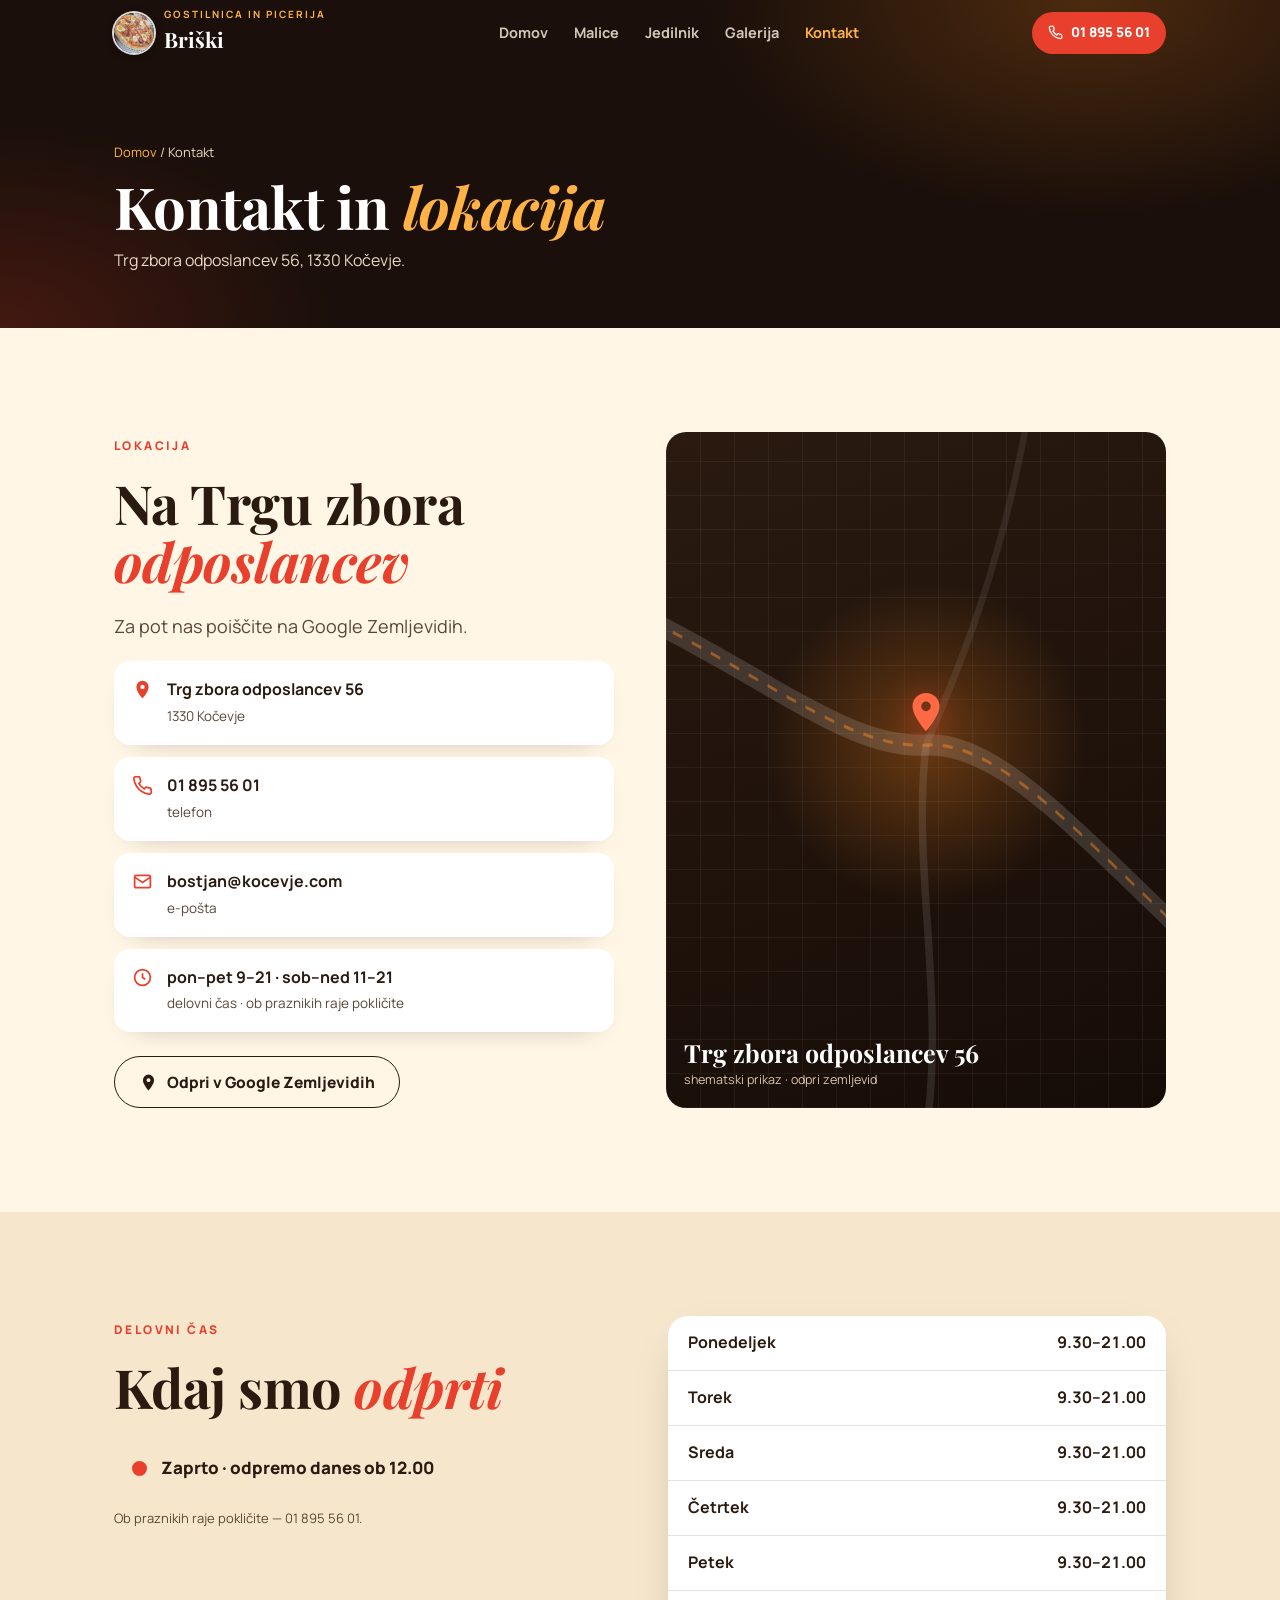
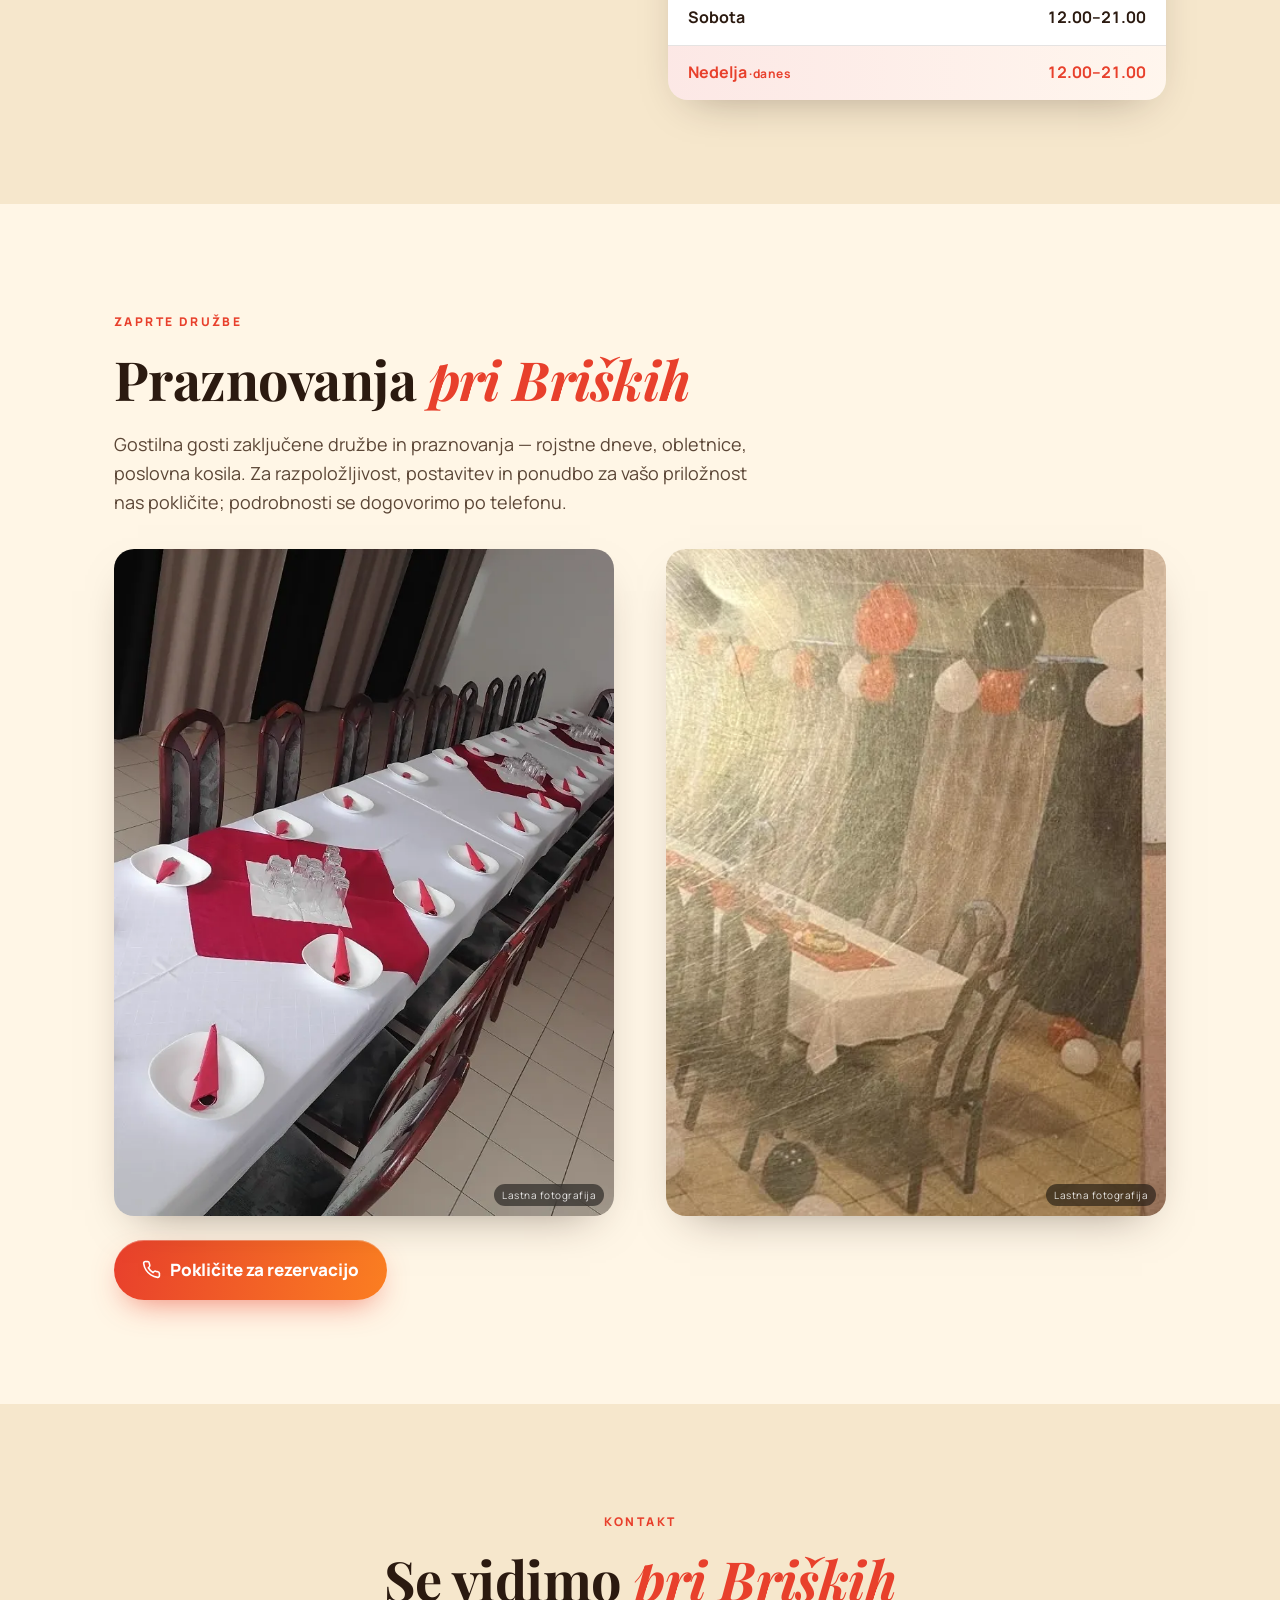
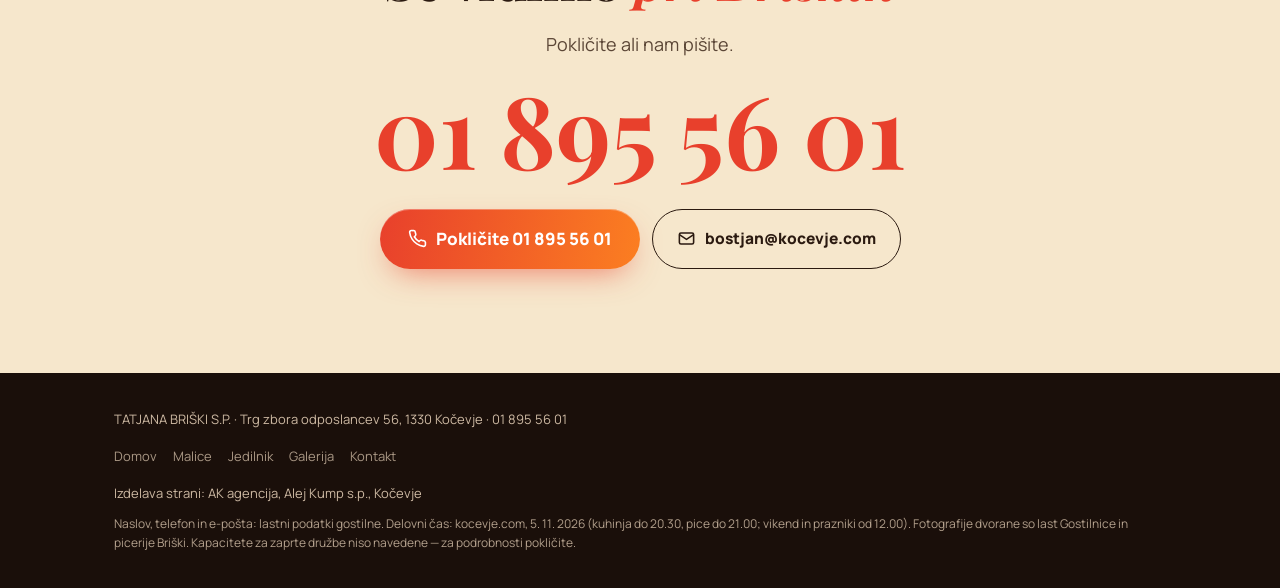
==== kontakt.html @ dc3511f7 "Gostilnica in picerija BriĹˇki - spletna stran (kocevje.com)" ====
<!doctype html>
<html lang="sl" class="no-js">
<head>
<meta charset="utf-8">
<meta name="viewport" content="width=device-width, initial-scale=1, viewport-fit=cover">
<title>Kontakt · Gostilnica in picerija Briški · Kočevje</title>
<meta name="description" content="Gostilnica in picerija Briški, Trg zbora odposlancev 56, 1330 Kočevje. Telefon 01 895 56 01, delovni čas in rezervacije za zaprte družbe.">
<meta name="theme-color" content="#1a0f0a">
<link rel="preconnect" href="https://fonts.googleapis.com">
<link rel="preconnect" href="https://fonts.gstatic.com" crossorigin>
<link href="https://fonts.googleapis.com/css2?family=Playfair+Display:ital,wght@0,500;0,600;0,700;1,500&family=Manrope:wght@400;500;600;700;800&display=swap" rel="stylesheet">
<link rel="stylesheet" href="assets/site.css">
</head>
<body class="no-js">

<a class="skip" href="#main">Preskoči na vsebino</a>

<svg width="0" height="0" style="position:absolute" aria-hidden="true">
  <defs>
    <symbol id="tel" viewBox="0 0 24 24"><path fill="none" stroke="currentColor" stroke-width="2" d="M22 16.9v3a2 2 0 0 1-2.2 2 19.8 19.8 0 0 1-8.6-3.1 19.5 19.5 0 0 1-6-6A19.8 19.8 0 0 1 2.1 4.2 2 2 0 0 1 4.1 2h3a2 2 0 0 1 2 1.7c.1.9.4 1.8.7 2.7a2 2 0 0 1-.5 2.1L8 9.8a16 16 0 0 0 6 6l1.3-1.3a2 2 0 0 1 2.1-.4c.9.3 1.8.6 2.7.7a2 2 0 0 1 1.7 2z"/></symbol>
    <symbol id="pinico" viewBox="0 0 24 24"><path fill="currentColor" d="M12 2a7 7 0 0 0-7 7c0 5.3 7 13 7 13s7-7.7 7-13a7 7 0 0 0-7-7zm0 9.5A2.5 2.5 0 1 1 12 6.5a2.5 2.5 0 0 1 0 5z"/></symbol>
    <symbol id="mail" viewBox="0 0 24 24"><g fill="none" stroke="currentColor" stroke-width="2"><rect x="3" y="5" width="18" height="14" rx="2"/><path d="M3 7l9 6 9-6"/></g></symbol>
    <symbol id="clock" viewBox="0 0 24 24"><g fill="none" stroke="currentColor" stroke-width="2"><circle cx="12" cy="12" r="9"/><path d="M12 7v5l3 2"/></g></symbol>
    <symbol id="menu-ico" viewBox="0 0 24 24"><path fill="none" stroke="currentColor" stroke-width="2" stroke-linecap="round" d="M4 7h16M4 12h16M4 17h10"/></symbol>
    <symbol id="close-ico" viewBox="0 0 24 24"><path fill="none" stroke="currentColor" stroke-width="2" stroke-linecap="round" d="M5 5l14 14M19 5L5 19"/></symbol>
    <symbol id="pizza" viewBox="0 0 200 200">
      <circle cx="100" cy="100" r="96" fill="#e9a65a"/><circle cx="100" cy="100" r="96" fill="none" stroke="#b86b2a" stroke-width="3" stroke-dasharray="3 11"/>
      <circle cx="100" cy="100" r="80" fill="#d9381e"/>
      <g fill="#fff3d6"><path d="M70 58c10-6 22-2 24 8s-8 16-18 14-14-16-6-22z"/><path d="M124 52c9-3 19 3 18 12s-11 13-19 9-9-18 1-21z"/><path d="M58 104c8-7 21-4 22 6s-9 15-18 13-11-13-4-19z"/><path d="M110 96c10-5 22 1 21 11s-12 15-21 11-10-17 0-22z"/><path d="M86 138c9-5 21 0 20 10s-12 13-20 9-9-15 0-19z"/><path d="M138 124c8-4 18 2 16 10s-11 11-17 7-7-14 1-17z"/></g>
      <g fill="#2f8f4e"><path d="M98 78c6-10 18-12 20-10-2 8-12 16-20 10z"/><path d="M98 78c-2-10 6-18 10-18 1 8-4 16-10 18z" fill="#53b872"/><path d="M72 128c4-10 16-14 19-12-1 8-11 16-19 12z"/><path d="M140 92c6-8 16-8 18-6-3 7-12 12-18 6z"/><path d="M118 150c5-8 15-10 17-8-2 7-11 13-17 8z" fill="#53b872"/></g>
      <g stroke="#1a0f0a" stroke-opacity=".18" stroke-width="2"><path d="M100 4v192M4 100h192M32 32l136 136M168 32L32 168"/></g>
    </symbol>
  </defs>
</svg>

<header class="site-nav" id="nav">
  <div class="wrap bar">
    <a href="index.html" class="brand" aria-label="Gostilnica in picerija Briški, domov">
      <img class="brand-logo" src="assets/img/logo-pica.webp" alt="" width="40" height="40">
      <span><small>Gostilnica in picerija</small>Briški</span>
    </a>
    <nav class="nav-links" aria-label="Glavna navigacija">
      <a href="index.html">Domov</a>
      <a href="malice.html">Malice</a>
      <a href="jedilnik.html">Jedilnik</a>
      <a href="galerija.html">Galerija</a>
      <a href="kontakt.html" aria-current="page">Kontakt</a>
    </nav>
    <div class="nav-right">
      <a class="nav-call" href="tel:+38618955601"><svg width="15" height="15" aria-hidden="true"><use href="#tel"/></svg>01 895 56 01</a>
      <button class="menu-btn" id="menuBtn" type="button" aria-label="Odpri meni" aria-expanded="false" aria-controls="mobileNav"><svg width="20" height="20" aria-hidden="true"><use href="#menu-ico"/></svg></button>
    </div>
  </div>
</header>

<div class="mobile-nav" id="mobileNav" role="dialog" aria-modal="true" aria-label="Meni">
  <div class="mn-top">
    <span class="brand"><small>Gostilnica in picerija</small>Briški</span>
    <button class="close" type="button" aria-label="Zapri meni"><svg width="18" height="18" aria-hidden="true"><use href="#close-ico"/></svg></button>
  </div>
  <nav aria-label="Mobilna navigacija">
    <a href="index.html">Domov</a>
    <a href="malice.html">Malice</a>
    <a href="jedilnik.html">Jedilnik</a>
    <a href="galerija.html">Galerija</a>
    <a href="kontakt.html" aria-current="page">Kontakt</a>
  </nav>
  <div class="mn-call"><a class="btn btn-red btn-big" href="tel:+38618955601"><svg aria-hidden="true"><use href="#tel"/></svg>Pokličite 01 895 56 01</a></div>
</div>

<main id="main">
<section class="page-hero">
  <div class="wrap">
    <p class="crumb"><a href="index.html">Domov</a> / Kontakt</p>
    <h1>Kontakt in <em>lokacija</em></h1>
    <p>Trg zbora odposlancev 56, 1330 Kočevje.</p>
  </div>
</section>

<section id="lokacija">
  <div class="wrap loc">
    <div class="rv">
      <div class="eyebrow">Lokacija</div>
      <h2>Na Trgu zbora <em>odposlancev</em></h2>
      <p class="lead">Za pot nas poiščite na Google Zemljevidih.</p>
      <div class="addr">
        <div><svg aria-hidden="true"><use href="#pinico"/></svg><span><b>Trg zbora odposlancev 56</b><small>1330 Kočevje</small></span></div>
        <div><svg aria-hidden="true"><use href="#tel"/></svg><span><b><a href="tel:+38618955601">01 895 56 01</a></b><small>telefon</small></span></div>
        <div><svg aria-hidden="true"><use href="#mail"/></svg><span><b><a href="mailto:bostjan@kocevje.com">bostjan@kocevje.com</a></b><small>e-pošta</small></span></div>
        <div><svg aria-hidden="true"><use href="#clock"/></svg><span><b>pon&ndash;pet 9&ndash;21 &middot; sob&ndash;ned 11&ndash;21</b><small>delovni čas &middot; ob praznikih raje pokličite</small></span></div>
      </div>
      <div class="cta-row">
        <a class="btn btn-line" href="https://www.google.com/maps/search/?api=1&amp;query=Gostilnica+in+pizzeria+Bri%C5%A1ki+Ko%C4%8Devje" target="_blank" rel="noopener"><svg aria-hidden="true"><use href="#pinico"/></svg>Odpri v Google Zemljevidih</a>
      </div>
    </div>
    <a class="mapcard rv d1" href="https://www.google.com/maps/search/?api=1&amp;query=Gostilnica+in+pizzeria+Bri%C5%A1ki+Ko%C4%8Devje" target="_blank" rel="noopener" aria-label="Gostilnica in picerija Briški na Google Zemljevidih">
      <svg class="roads" viewBox="0 0 400 320" preserveAspectRatio="none" aria-hidden="true">
        <path d="M-10 90 C 90 120, 150 150, 208 148 S 330 190, 420 240" fill="none" stroke="rgba(255,255,255,.14)" stroke-width="10"/>
        <path d="M-10 90 C 90 120, 150 150, 208 148 S 330 190, 420 240" fill="none" stroke="rgba(255,138,31,.45)" stroke-width="1.5" stroke-dasharray="8 8"/>
        <path d="M208 148 C 196 210, 226 270, 206 340" fill="none" stroke="rgba(255,255,255,.1)" stroke-width="6"/>
        <path d="M290 -10 C 270 60, 236 110, 208 148" fill="none" stroke="rgba(255,255,255,.08)" stroke-width="5"/>
      </svg>
      <div class="pin"><svg aria-hidden="true"><use href="#pinico"/></svg></div>
      <div class="label"><b>Trg zbora odposlancev 56</b><small>shematski prikaz &middot; odpri zemljevid</small></div>
    </a>
  </div>
</section>

<section id="delovni-cas" style="background:var(--cream2)">
  <div class="wrap hours-grid">
    <div class="rv">
      <div class="eyebrow">Delovni čas</div>
      <h2>Kdaj smo <em>odprti</em></h2>
      <div class="bigstatus" data-status><i></i><span>Delovni čas: pon&ndash;pet 9&ndash;21, sob&ndash;ned 11&ndash;21</span></div>
      <p class="note">Ob praznikih raje pokličite &mdash; 01 895 56 01.</p>
    </div>
    <ul class="week rv d1" data-week>
      <li data-d="1"><span>Ponedeljek</span><span>9.30&ndash;21.00</span></li>
      <li data-d="2"><span>Torek</span><span>9.30&ndash;21.00</span></li>
      <li data-d="3"><span>Sreda</span><span>9.30&ndash;21.00</span></li>
      <li data-d="4"><span>Četrtek</span><span>9.30&ndash;21.00</span></li>
      <li data-d="5"><span>Petek</span><span>9.30&ndash;21.00</span></li>
      <li data-d="6"><span>Sobota</span><span>12.00&ndash;21.00</span></li>
      <li data-d="0"><span>Nedelja</span><span>12.00&ndash;21.00</span></li>
    </ul>
  </div>
</section>

<section id="praznovanja">
  <div class="wrap">
    <div class="eyebrow rv">Zaprte družbe</div>
    <h2 class="rv d1">Praznovanja <em>pri Briških</em></h2>
    <p class="lead rv d2">Gostilna gosti zaključene družbe in praznovanja &mdash; rojstne dneve, obletnice, poslovna kosila. Za razpoložljivost, postavitev in ponudbo za vašo priložnost nas pokličite; podrobnosti se dogovorimo po telefonu.</p>
    <div class="party-band" style="margin-top:32px">
      <div style="position:relative" class="rv">
        <img src="assets/img/galerija/22-dvorana-dolga-miza.webp" alt="Dolga pogrnjena miza za praznovanje" loading="lazy" width="1280" height="960">
        <span class="ill">Lastna fotografija</span>
      </div>
      <div style="position:relative" class="rv d1">
        <img src="assets/img/zaprta-druzba.webp" alt="Okrašena dvorana za praznovanje, iz tiskanega jedilnika" loading="lazy" width="430" height="600">
        <span class="ill">Lastna fotografija</span>
      </div>
    </div>
    <div class="cta-row rv d2">
      <a class="btn btn-red btn-big" href="tel:+38618955601"><svg aria-hidden="true"><use href="#tel"/></svg>Pokličite za rezervacijo</a>
    </div>
  </div>
</section>

<section class="contact" style="text-align:center;position:relative;overflow:hidden;background:var(--cream2)">
  <div class="wrap">
    <div class="eyebrow rv">Kontakt</div>
    <h2 class="rv d1">Se vidimo <em>pri Briških</em></h2>
    <p class="lead rv d2" style="margin:0 auto">Pokličite ali nam pišite.</p>
    <a class="rv d2" style="display:inline-block;font-family:var(--head);font-weight:700;font-size:clamp(40px,12vw,100px);white-space:nowrap;line-height:1;margin:20px 0 6px;color:var(--tomato)" href="tel:+38618955601">01 895 56 01</a>
    <div class="cta-row rv d3" style="justify-content:center">
      <a class="btn btn-red btn-big" href="tel:+38618955601"><svg aria-hidden="true"><use href="#tel"/></svg>Pokličite 01 895 56 01</a>
      <a class="btn btn-line" href="mailto:bostjan@kocevje.com"><svg aria-hidden="true"><use href="#mail"/></svg>bostjan@kocevje.com</a>
    </div>
  </div>
</section>
</main>

<footer>
  <div class="wrap">
    <span>TATJANA BRIŠKI S.P. &middot; Trg zbora odposlancev 56, 1330 Kočevje &middot; <a href="tel:+38618955601">01 895 56 01</a></span>
    <nav aria-label="Strani v nogi">
      <a href="index.html">Domov</a><a href="malice.html">Malice</a><a href="jedilnik.html">Jedilnik</a><a href="galerija.html">Galerija</a><a href="kontakt.html">Kontakt</a>
    </nav>
    <span>Izdelava strani: AK agencija, Alej Kump s.p., Kočevje</span>
    <span class="disc">Naslov, telefon in e-pošta: lastni podatki gostilne. Delovni čas: kocevje.com, 5. 11. 2026 (kuhinja do 20.30, pice do 21.00; vikend in prazniki od 12.00). Fotografije dvorane so last Gostilnice in picerije Briški. Kapacitete za zaprte družbe niso navedene &mdash; za podrobnosti pokličite.</span>
  </div>
</footer>

<div class="sticky"><a class="btn btn-red" href="tel:+38618955601"><svg aria-hidden="true"><use href="#tel"/></svg>Pokličite 01 895 56 01</a></div>

<script src="assets/site.js" defer></script>

<!--
SOURCES: address, activity -- bizi.si. Hours -- Google Maps, 21. 10. 2026. Phone and e-mail -- owner.
Party-room photos -- the restaurant's own (one from www.kocevje.com/portalx gallery, one from the
printed menu cover). No capacity, pricing or booking-process claim is made; the copy only says the
restaurant hosts closed parties and directs the visitor to call, per the brief.
-->
</body>
</html>
---- assets/site.css ----
/* Gostilnica in picerija Briski -- shared styles. Izdelava: AK agencija. */
:root{
  --tomato:#e8402c; --tomato2:#ff6a45; --basil:#2f8f4e; --basil2:#53b872; --cream:#fff6e6; --cream2:#f6e7cc;
  --fire:#ff8a1f; --ember:#ffb347; --ink:#2b1a10; --ink2:#5b4636; --dark:#1a0f0a; --dark2:#24150d;
  --line:rgba(43,26,16,.12);
  --head:"Playfair Display",Georgia,"Times New Roman",serif; --sans:"Manrope",system-ui,-apple-system,Segoe UI,sans-serif;
  --r:20px; --pad:clamp(16px,5vw,64px); --ease:cubic-bezier(.2,.7,.2,1);
}
*{box-sizing:border-box;margin:0;padding:0}
html{scroll-behavior:smooth;-webkit-text-size-adjust:100%}
html,body{overflow-x:hidden;max-width:100%}
body{background:var(--cream);color:var(--ink);font-family:var(--sans);font-size:16px;line-height:1.62;padding-bottom:84px}
img{display:block;max-width:100%;height:auto}
a{color:inherit;text-decoration:none}
button{font:inherit;color:inherit;background:none;border:0;cursor:pointer}
svg{flex:none}
.wrap{width:100%;max-width:1180px;margin:0 auto;padding:0 var(--pad)}
.eyebrow{display:inline-block;font-size:12px;letter-spacing:.2em;text-transform:uppercase;color:var(--tomato);font-weight:800}
h1,h2,h3{font-family:var(--head);font-weight:700;line-height:1.08;letter-spacing:-.01em}
h2{font-size:clamp(32px,6.6vw,54px);margin:.3em 0 .4em}
h2 em,h1 em{font-style:italic;color:var(--tomato)}
.lead{color:var(--ink2);font-size:clamp(16px,2.1vw,18px);max-width:58ch}
section{padding:clamp(56px,10vw,104px) 0}
section[id]{scroll-margin-top:84px}
.skip{position:absolute;left:-999px;top:0;background:#fff;color:var(--ink);padding:10px 16px;border-radius:0 0 10px 0;z-index:200}
.skip:focus{left:0}
:focus-visible{outline:2px solid var(--fire);outline-offset:3px;border-radius:8px}

/* buttons */
.btn{display:inline-flex;align-items:center;justify-content:center;gap:9px;min-height:52px;padding:0 24px;border-radius:99px;
  font-weight:800;font-size:15.5px;transition:transform .25s var(--ease),box-shadow .3s,background .3s;text-align:center}
.btn svg{width:19px;height:19px}
.btn-red{color:#fff;background:linear-gradient(100deg,var(--tomato),var(--fire) 55%,var(--tomato));background-size:220% 100%;
  box-shadow:0 12px 32px -12px rgba(232,64,44,.7),inset 0 1px 0 rgba(255,255,255,.3)}
.btn-red:hover{transform:translateY(-2px)}
.btn-big{min-height:60px;font-size:17px;padding:0 28px}
.btn-ghost{border:1.5px solid rgba(255,255,255,.45);color:#fff}
.btn-ghost:hover{background:rgba(255,255,255,.1)}
.btn-line{border:1.5px solid var(--ink);color:var(--ink)}
.btn-line:hover{background:var(--ink);color:#fff}
@media(max-width:480px){.cta-row .btn{width:100%}}
.cta-row{display:flex;flex-wrap:wrap;gap:12px;margin-top:24px}

/* nav */
.site-nav{position:fixed;inset:0 0 auto 0;z-index:60;transition:background .4s,box-shadow .4s}
.site-nav.solid{background:rgba(26,15,10,.92);backdrop-filter:blur(14px);box-shadow:0 1px 0 rgba(255,255,255,.08)}
.site-nav .bar{display:flex;align-items:center;justify-content:space-between;height:66px;gap:12px}
.brand{display:flex;align-items:center;gap:10px;color:#fff;font-family:var(--head);font-size:21px;font-weight:700;white-space:nowrap}
.brand small{display:block;font-family:var(--sans);font-size:10px;letter-spacing:.2em;text-transform:uppercase;font-weight:700;color:var(--ember);line-height:1;margin-bottom:3px}
.brand svg{width:32px;height:32px}
.brand-logo{width:40px;height:40px;border-radius:50%;object-fit:cover;box-shadow:0 0 0 2px rgba(255,255,255,.85),0 2px 8px rgba(0,0,0,.35);flex:0 0 auto}
.nav-links{display:none;align-items:center;gap:26px;font-size:14.5px;font-weight:700;color:#f3e6d6}
.nav-links a{opacity:.86;transition:opacity .2s}
.nav-links a:hover,.nav-links a[aria-current="page"]{opacity:1;color:var(--ember)}
@media(min-width:940px){.nav-links{display:flex}}
.nav-right{display:flex;align-items:center;gap:10px}
.nav-call{display:none;align-items:center;gap:8px;background:var(--tomato);color:#fff;padding:10px 16px;border-radius:99px;font-weight:800;font-size:13.5px}
@media(min-width:760px){.nav-call{display:inline-flex}}
.menu-btn{display:flex;width:42px;height:42px;align-items:center;justify-content:center;border-radius:12px;background:rgba(255,255,255,.12);color:#fff}
@media(min-width:940px){.menu-btn{display:none}}

.mobile-nav{position:fixed;inset:0;z-index:90;background:var(--dark);color:#fff;transform:translateX(100%);transition:transform .4s var(--ease);display:flex;flex-direction:column;padding:22px var(--pad)}
.mobile-nav.open{transform:translateX(0)}
.mobile-nav .mn-top{display:flex;align-items:center;justify-content:space-between;margin-bottom:34px}
.mobile-nav .close{width:40px;height:40px;border-radius:10px;background:rgba(255,255,255,.1);display:flex;align-items:center;justify-content:center}
.mobile-nav nav{display:flex;flex-direction:column;gap:6px}
.mobile-nav nav a{padding:15px 4px;font-family:var(--head);font-size:26px;border-bottom:1px solid rgba(255,255,255,.1)}
.mobile-nav .mn-call{margin-top:auto;padding-top:22px}

/* hero (index) */
.hero{position:relative;min-height:100vh;min-height:min(100svh,920px);display:flex;align-items:flex-end;overflow:hidden;isolation:isolate;background:var(--dark);color:#fff}
.hero-img{position:absolute;inset:0;z-index:-3}
.hero-img img{width:100%;height:100%;object-fit:cover;object-position:50% 45%;transform:scale(1.06);animation:drift 20s ease-out forwards}
@keyframes drift{to{transform:scale(1)}}
.hero::before{content:"";position:absolute;inset:0;z-index:-2;
  background:linear-gradient(180deg,rgba(26,15,10,.6) 0%,rgba(26,15,10,.1) 30%,rgba(26,15,10,.62) 60%,var(--dark) 100%),
             linear-gradient(90deg,rgba(26,15,10,.68),transparent 72%)}
.hero-inner{padding-bottom:clamp(44px,8vh,92px);padding-top:100px;width:100%}
.status{display:inline-flex;align-items:center;gap:9px;padding:8px 14px 8px 12px;border-radius:99px;font-weight:800;font-size:13px;
  background:rgba(255,255,255,.12);border:1px solid rgba(255,255,255,.22);backdrop-filter:blur(8px);margin-bottom:16px}
.status i{width:10px;height:10px;border-radius:50%;background:#aaa;flex:none}
.status.open i{background:#3ddc6f;box-shadow:0 0 0 0 rgba(61,220,111,.7);animation:ping 1.8s infinite}
.status.closed i{background:var(--tomato2)}
@keyframes ping{70%,100%{box-shadow:0 0 0 10px rgba(61,220,111,0)}}
.hero h1{font-size:clamp(42px,10.5vw,96px);margin:.1em 0 .2em;max-width:13ch}
.hero h1 em{color:var(--ember)}
.hero p.sub{max-width:46ch;color:#f3e6d6;font-size:clamp(16px,2.3vw,19px)}
.ill{position:absolute;right:10px;bottom:10px;font-size:10px;letter-spacing:.05em;color:rgba(255,255,255,.85);
  background:rgba(0,0,0,.5);padding:3px 8px;border-radius:99px;backdrop-filter:blur(4px);z-index:3}

/* quick links grid */
.quick-grid{display:grid;gap:14px;margin-top:38px}
@media(min-width:680px){.quick-grid{grid-template-columns:repeat(2,1fr)}}
@media(min-width:1000px){.quick-grid{grid-template-columns:repeat(4,1fr)}}
.quick-card{position:relative;display:flex;flex-direction:column;gap:10px;border-radius:var(--r);padding:24px 20px;background:#fff;
  box-shadow:0 16px 40px -22px rgba(43,26,16,.4);transition:transform .35s var(--ease)}
.quick-card:hover{transform:translateY(-4px)}
.quick-card .ico{width:46px;height:46px;border-radius:14px;display:grid;place-items:center;background:var(--cream2);color:var(--tomato)}
.quick-card h3{font-size:21px}
.quick-card p{color:var(--ink2);font-size:14px}
.quick-card .go{margin-top:auto;font-size:13px;font-weight:800;color:var(--tomato);display:inline-flex;align-items:center;gap:5px}

/* marquee strip */
.strip{background:var(--tomato);color:#fff;overflow:hidden;padding:14px 0;transform:rotate(-1deg);margin:-12px -10px 0;position:relative;z-index:2;
  box-shadow:0 10px 26px -14px rgba(232,64,44,.6)}
.strip.alt{background:var(--basil);transform:rotate(.9deg);margin:0 -10px;box-shadow:0 10px 26px -14px rgba(47,143,78,.6)}
.track{display:flex;gap:30px;width:max-content;animation:roll 28s linear infinite}
.strip.alt .track{animation-direction:reverse;animation-duration:34s}
.track span{font-family:var(--head);font-style:italic;font-size:21px;font-weight:700;white-space:nowrap;display:flex;align-items:center;gap:30px}
.track span::after{content:"";width:12px;height:12px;border-radius:50%;background:var(--cream);box-shadow:inset -3px -3px 0 rgba(0,0,0,.12)}
@keyframes roll{to{transform:translateX(-50%)}}

/* hours */
.hours-grid{display:grid;gap:26px;align-items:start}
@media(min-width:900px){.hours-grid{grid-template-columns:1fr 1fr;gap:56px}}
.week{list-style:none;border-radius:var(--r);overflow:hidden;background:#fff;box-shadow:0 16px 44px -22px rgba(43,26,16,.4)}
.week li{display:flex;justify-content:space-between;gap:12px;padding:14px 20px;border-bottom:1px solid var(--line);font-weight:700}
.week li:last-child{border-bottom:0}
.week li span:last-child{font-variant-numeric:tabular-nums}
.week li.today{background:linear-gradient(90deg,rgba(232,64,44,.12),rgba(255,138,31,.08));color:var(--tomato)}
.week li.today span:first-child::after{content:" \00b7 danes";font-size:12px;letter-spacing:.04em}
.bigstatus{margin-top:20px;display:flex;align-items:center;gap:14px;padding:16px 18px;border-radius:16px;background:var(--cream2);font-weight:800;font-size:17px}
.bigstatus i{width:15px;height:15px;border-radius:50%;flex:none;background:#aaa}
.bigstatus.open i{background:#2fbf5c;animation:ping 1.8s infinite}
.bigstatus.closed i{background:var(--tomato)}
.note{font-size:13px;color:var(--ink2);margin-top:10px}

/* call band */
.callband{background:var(--basil);color:#fff;position:relative;overflow:hidden}
.callband::before{content:"";position:absolute;inset:0;background:radial-gradient(circle at 20% 20%,rgba(255,255,255,.13) 0 2px,transparent 3px) 0 0/26px 26px;opacity:.55}
.callband .wrap{position:relative;display:grid;gap:24px;align-items:center}
@media(min-width:900px){.callband .wrap{grid-template-columns:1.1fr 1fr;gap:56px}}
.callband .eyebrow{color:#d8f5c9}
.callband h2 em{color:var(--ember)}
.callcard{border-radius:var(--r);background:var(--cream);color:var(--ink);padding:28px 22px;text-align:center;box-shadow:0 24px 56px -24px rgba(0,0,0,.5)}
.callcard small{display:block;color:var(--ink2);font-size:13.5px;font-weight:700}
.callcard .n{display:block;font-family:var(--head);font-weight:700;font-size:clamp(34px,10vw,58px);white-space:nowrap;line-height:1;margin:10px 0 16px;color:var(--tomato)}
.callcard .btn{width:100%}

/* footer */
footer{background:var(--dark);color:#cdb9a3;padding:36px 0 110px;font-size:13px}
footer .wrap{display:flex;flex-wrap:wrap;gap:10px 26px;justify-content:space-between}
footer .disc{flex-basis:100%;font-size:12px;opacity:.85;line-height:1.6}
@media(min-width:760px){footer{padding-bottom:36px}}
footer nav{display:flex;flex-wrap:wrap;gap:4px 16px;flex-basis:100%;margin:6px 0}
footer nav a{opacity:.8}
footer nav a:hover{opacity:1}

/* sticky call */
.sticky{position:fixed;left:12px;right:12px;bottom:calc(12px + env(safe-area-inset-bottom));z-index:55;display:flex}
.sticky a{flex:1;min-height:56px;font-size:16px}
@media(min-width:760px){.sticky{display:none}body{padding-bottom:0}}

.badge{position:fixed;bottom:calc(78px + env(safe-area-inset-bottom));right:10px;z-index:58;font-size:11px;letter-spacing:.05em;padding:6px 11px;border-radius:99px;
  background:rgba(26,15,10,.86);border:1px solid rgba(255,179,71,.45);color:var(--ember);backdrop-filter:blur(8px);pointer-events:none}
@media(min-width:760px){.badge{bottom:14px}}

.rv{opacity:0;transform:translateY(26px);transition:opacity .9s var(--ease),transform .9s var(--ease)}
.rv.in{opacity:1;transform:none}
.rv.d1{transition-delay:.1s}.rv.d2{transition-delay:.2s}.rv.d3{transition-delay:.3s}
.no-js .rv{opacity:1;transform:none}
@media (prefers-reduced-motion: reduce){
  *,*::before,*::after{animation:none!important;transition:none!important;scroll-behavior:auto!important}
  .rv{opacity:1;transform:none}
  .hero-img img{transform:none}
}

/* page hero (interior pages) */
.page-hero{position:relative;padding:142px 0 54px;background:var(--dark);color:#fff;overflow:hidden}
.page-hero::before{content:"";position:absolute;inset:0;background:radial-gradient(640px 360px at 85% 0%,rgba(255,138,31,.22),transparent 60%),radial-gradient(560px 340px at 0% 100%,rgba(232,64,44,.2),transparent 60%)}
.page-hero .wrap{position:relative}
.page-hero h1{font-size:clamp(34px,7vw,58px);margin:.2em 0 .18em}
.page-hero h1 em{color:var(--ember)}
.page-hero p{color:#e9d9c6;max-width:60ch}
.crumb{font-size:13px;color:#cdb9a3}
.crumb a{color:var(--ember)}

/* tabs (jedilnik) */
.tabbar{position:sticky;top:66px;z-index:30;background:rgba(255,246,230,.95);backdrop-filter:blur(8px);border-bottom:1px solid var(--line);overflow-x:auto;scrollbar-width:none}
.tabbar::-webkit-scrollbar{display:none}
.tabbar .wrap{display:flex;gap:8px;padding-top:12px;padding-bottom:12px;width:max-content;max-width:none}
.tabbar a{flex:none;padding:9px 16px;border-radius:99px;font-size:13.5px;font-weight:800;color:var(--ink2);background:rgba(43,26,16,.06);white-space:nowrap}
.tabbar a.active{background:var(--tomato);color:#fff}

.menu-sec h2{font-size:clamp(26px,5vw,38px)}
.menu-head{display:flex;flex-wrap:wrap;align-items:baseline;justify-content:space-between;gap:10px;margin-bottom:18px}
.size-legend{display:flex;gap:14px;flex-wrap:wrap;font-size:12.5px;color:var(--ink2);font-weight:700}
.size-legend span{display:inline-flex;align-items:center;gap:5px}
.size-legend b{color:var(--tomato)}

.dish-table{width:100%;border-collapse:collapse;background:#fff;border-radius:var(--r);overflow:hidden;box-shadow:0 14px 36px -22px rgba(43,26,16,.35);margin-bottom:28px}
.dish-table caption{text-align:left;font-family:var(--head);font-size:21px;padding:16px 18px 6px;font-weight:700}
.dish-table th{text-align:right;font-size:12px;letter-spacing:.04em;text-transform:uppercase;color:var(--ink2);padding:10px 14px;border-bottom:1px solid var(--line)}
.dish-table th:first-child{text-align:left}
.dish-table td{padding:13px 14px;border-bottom:1px solid var(--line);vertical-align:top;font-size:14.5px}
.dish-table tr:last-child td{border-bottom:0}
.dish-table td.name{font-weight:800}
.dish-table td.ingr{color:var(--ink2);font-size:13px}
.dish-table td.price{text-align:right;font-weight:800;white-space:nowrap;color:var(--tomato);font-variant-numeric:tabular-nums}
.dish-table td.allerg{text-align:right;color:var(--ink2);font-size:11.5px;white-space:nowrap}
.dish-table{display:block;overflow-x:auto}
.dish-table table{width:100%}
.simple-list{list-style:none;background:#fff;border-radius:var(--r);overflow:hidden;box-shadow:0 14px 36px -22px rgba(43,26,16,.35);margin-bottom:28px}
.simple-list li{display:flex;justify-content:space-between;gap:14px;padding:13px 18px;border-bottom:1px solid var(--line);font-size:14.5px}
.simple-list li:last-child{border-bottom:0}
.simple-list b{font-weight:800}
.simple-list .price{font-weight:800;color:var(--tomato);white-space:nowrap;font-variant-numeric:tabular-nums}
.sub-note{font-size:12.5px;color:var(--ink2);margin:4px 0 20px}
.allerg-box{background:#fff;border-radius:var(--r);padding:22px;box-shadow:0 14px 36px -22px rgba(43,26,16,.35);margin-top:10px}
.allerg-grid{display:grid;grid-template-columns:1fr;gap:4px 24px;margin:14px 0;font-size:13.5px;color:var(--ink2)}
@media(min-width:620px){.allerg-grid{grid-template-columns:1fr 1fr}}
.allerg-box p{font-size:13px;color:var(--ink2);margin-top:6px}
.feat-dish{border-radius:var(--r);overflow:hidden;margin-bottom:28px;box-shadow:0 18px 44px -24px rgba(43,26,16,.45)}
.feat-dish img{aspect-ratio:16/10;object-fit:cover;width:100%}
.feat-dish figcaption{padding:10px 16px;font-size:12.5px;color:var(--ink2);background:#fff}
.price-footnote{font-size:12.5px;color:var(--ink2);margin-top:30px}

/* malice */
.malice-week{display:grid;gap:14px;margin-top:30px}
@media(min-width:760px){.malice-week{grid-template-columns:repeat(5,1fr)}}
.malice-day{border-radius:var(--r);background:#fff;box-shadow:0 16px 40px -22px rgba(43,26,16,.4);padding:18px 16px;display:flex;flex-direction:column;gap:8px;min-height:150px}
.malice-day.today{outline:2px solid var(--tomato);outline-offset:-2px;background:linear-gradient(180deg,rgba(232,64,44,.06),#fff 40%)}
.malice-day .dname{font-family:var(--head);font-size:19px;font-weight:700}
.malice-day.today .dname{color:var(--tomato)}
.malice-day .djed{font-weight:800;font-size:15px}
.malice-day .dopis{color:var(--ink2);font-size:13px;flex:1}
.malice-day .dcena{font-weight:800;color:var(--tomato);font-size:16px;font-variant-numeric:tabular-nums}
.malice-day .dempty{color:var(--ink2);font-size:13px;font-style:italic}
.malice-state{margin-top:16px;font-size:13px;color:var(--ink2)}
.malice-fallback{margin-top:26px;border-radius:var(--r);background:#fff;box-shadow:0 18px 46px -24px rgba(43,26,16,.45);padding:30px 24px;text-align:center}
.malice-fallback .ico{width:56px;height:56px;border-radius:16px;margin:0 auto 14px;display:grid;place-items:center;background:var(--cream2);color:var(--tomato)}
.malice-fallback h3{font-size:24px;margin-bottom:8px}
.malice-fallback p{color:var(--ink2);max-width:46ch;margin:0 auto 18px}
.malice-note{margin-top:18px;font-size:13px;color:var(--ink2);background:rgba(255,255,255,.6);border:1px dashed var(--line);border-radius:14px;padding:14px 16px}
.skel{border-radius:var(--r);background:linear-gradient(100deg,rgba(43,26,16,.06) 20%,rgba(43,26,16,.12) 40%,rgba(43,26,16,.06) 60%);background-size:200% 100%;animation:shimmer 1.4s linear infinite;height:150px}
@keyframes shimmer{to{background-position:-200% 0}}

/* galerija */
.gal-grid{display:grid;grid-template-columns:repeat(2,1fr);gap:10px;margin-top:30px}
@media(min-width:620px){.gal-grid{grid-template-columns:repeat(3,1fr)}}
@media(min-width:960px){.gal-grid{grid-template-columns:repeat(4,1fr)}}
.gal-item{position:relative;border-radius:14px;overflow:hidden;aspect-ratio:4/3;background:var(--cream2)}
.gal-item img{width:100%;height:100%;object-fit:cover;transition:transform .5s var(--ease)}
.gal-item:hover img{transform:scale(1.07)}
.gal-item button{position:absolute;inset:0;width:100%;height:100%}
.lightbox{position:fixed;inset:0;z-index:120;background:rgba(10,6,3,.94);display:none;align-items:center;justify-content:center;padding:4vh 4vw}
.lightbox.open{display:flex}
.lightbox img{max-width:100%;max-height:84vh;border-radius:12px;box-shadow:0 30px 80px rgba(0,0,0,.6)}
.lightbox .lb-close,.lightbox .lb-prev,.lightbox .lb-next{position:absolute;width:48px;height:48px;border-radius:50%;background:rgba(255,255,255,.12);color:#fff;display:flex;align-items:center;justify-content:center}
.lightbox .lb-close{top:18px;right:18px}
.lightbox .lb-prev{left:12px;top:50%;transform:translateY(-50%)}
.lightbox .lb-next{right:12px;top:50%;transform:translateY(-50%)}
.lightbox .lb-cap{position:absolute;left:0;right:0;bottom:16px;text-align:center;color:#e9d9c6;font-size:13px}

/* kontakt */
.loc{display:grid;gap:26px;align-items:stretch}
@media(min-width:900px){.loc{grid-template-columns:1fr 1fr;gap:52px}}
.addr{margin-top:20px;display:grid;gap:12px}
.addr div{display:flex;gap:14px;align-items:flex-start;padding:16px 18px;border-radius:16px;background:#fff;box-shadow:0 10px 28px -20px rgba(43,26,16,.45)}
.addr svg{width:21px;height:21px;flex:none;color:var(--tomato);margin-top:2px}
.addr b{display:block;word-break:break-word}
.addr small{color:var(--ink2);font-size:13.5px}
.mapcard{position:relative;border-radius:var(--r);overflow:hidden;min-height:300px;display:block;color:#fff;
  background:radial-gradient(circle at 52% 46%,rgba(255,138,31,.32),transparent 36%),
   repeating-linear-gradient(0deg,rgba(255,255,255,.05) 0 1px,transparent 1px 34px),
   repeating-linear-gradient(90deg,rgba(255,255,255,.05) 0 1px,transparent 1px 34px),linear-gradient(160deg,#2a1a10,#160c07)}
.mapcard svg.roads{position:absolute;inset:0;width:100%;height:100%}
.pin{position:absolute;left:52%;top:46%;transform:translate(-50%,-100%);color:var(--tomato2)}
.pin svg{width:46px;height:46px;filter:drop-shadow(0 6px 16px rgba(232,64,44,.7));animation:bob 2.4s ease-in-out infinite}
@keyframes bob{50%{transform:translateY(-7px)}}
.mapcard .label{position:absolute;left:18px;bottom:16px;right:18px}
.mapcard .label b{font-family:var(--head);font-size:25px;line-height:1.05;display:block}
.mapcard .label small{color:#d9c4ad;font-size:12.5px}
.party-band{display:grid;gap:26px;align-items:center}
@media(min-width:900px){.party-band{grid-template-columns:1fr 1fr;gap:52px}}
.party-band img{border-radius:var(--r);width:100%;aspect-ratio:3/4;object-fit:cover;box-shadow:0 18px 44px -24px rgba(43,26,16,.5)}
.party-band .ill{bottom:10px;right:10px}
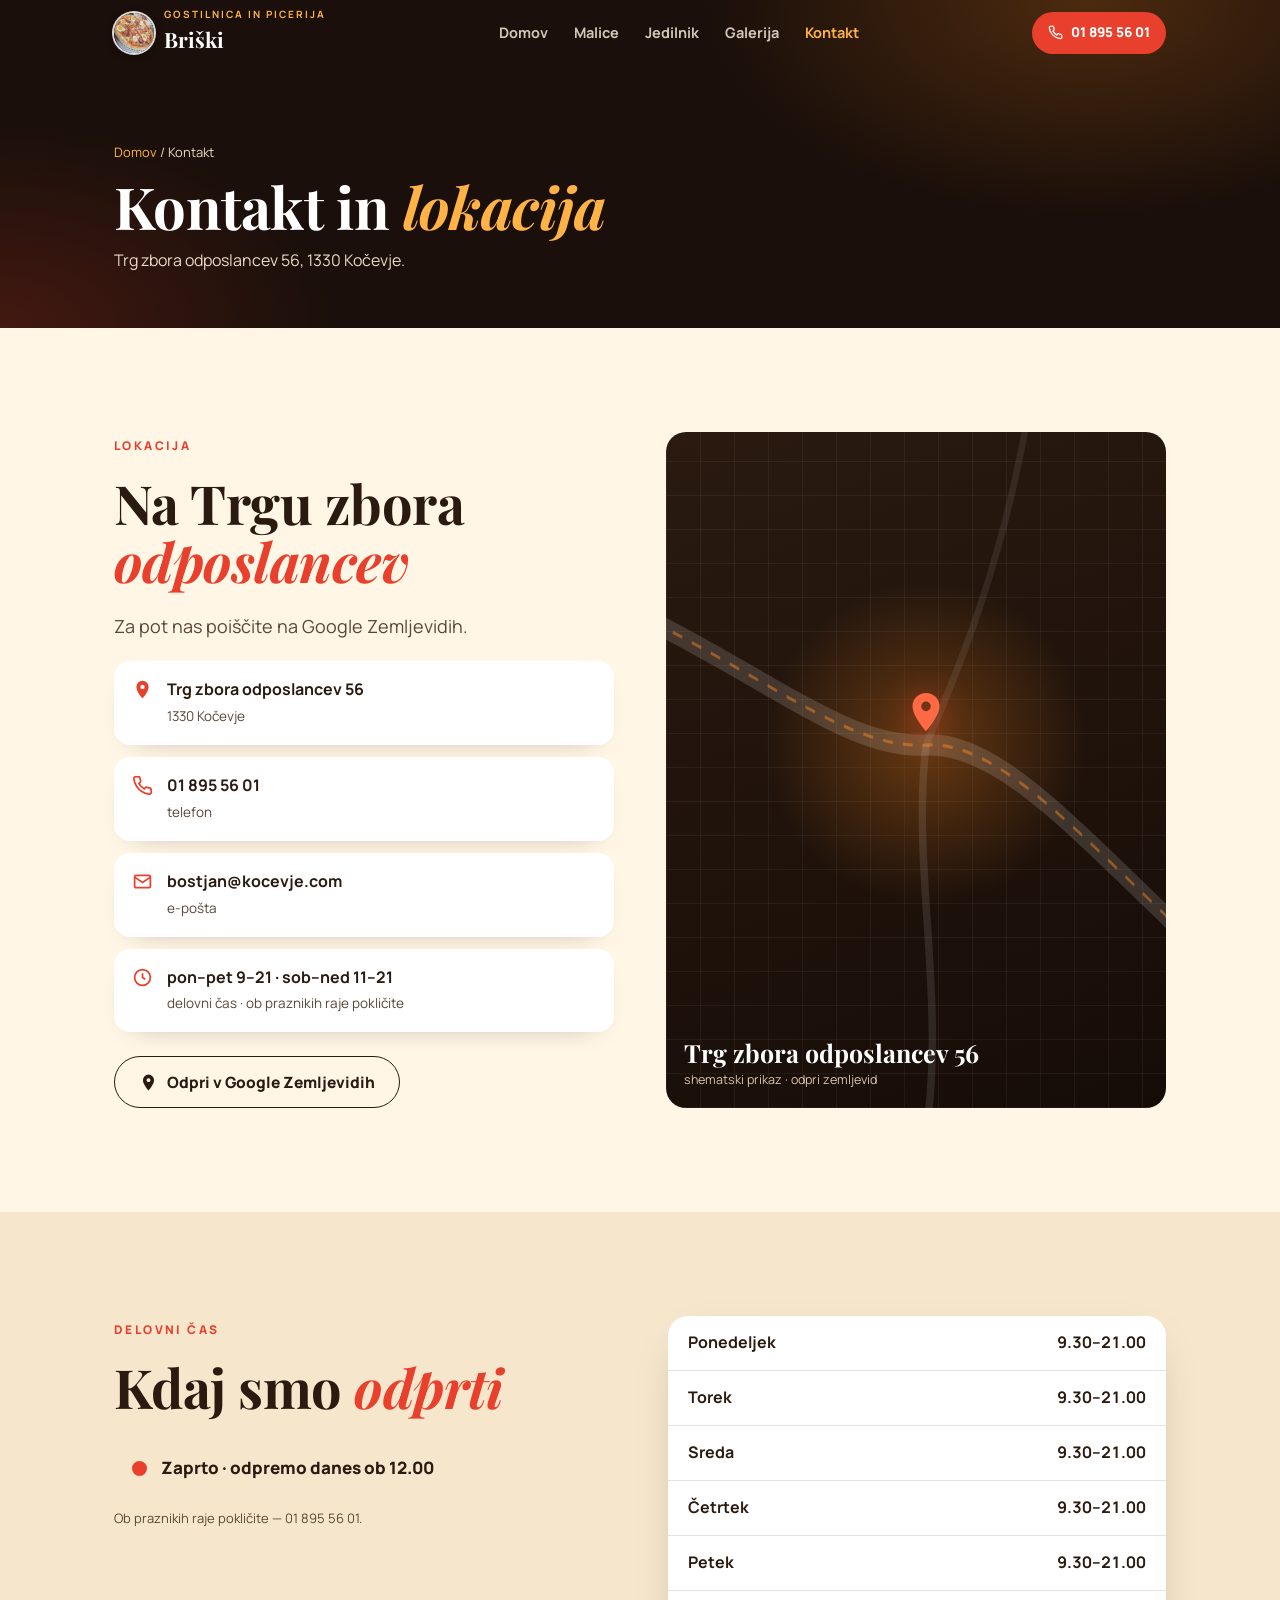
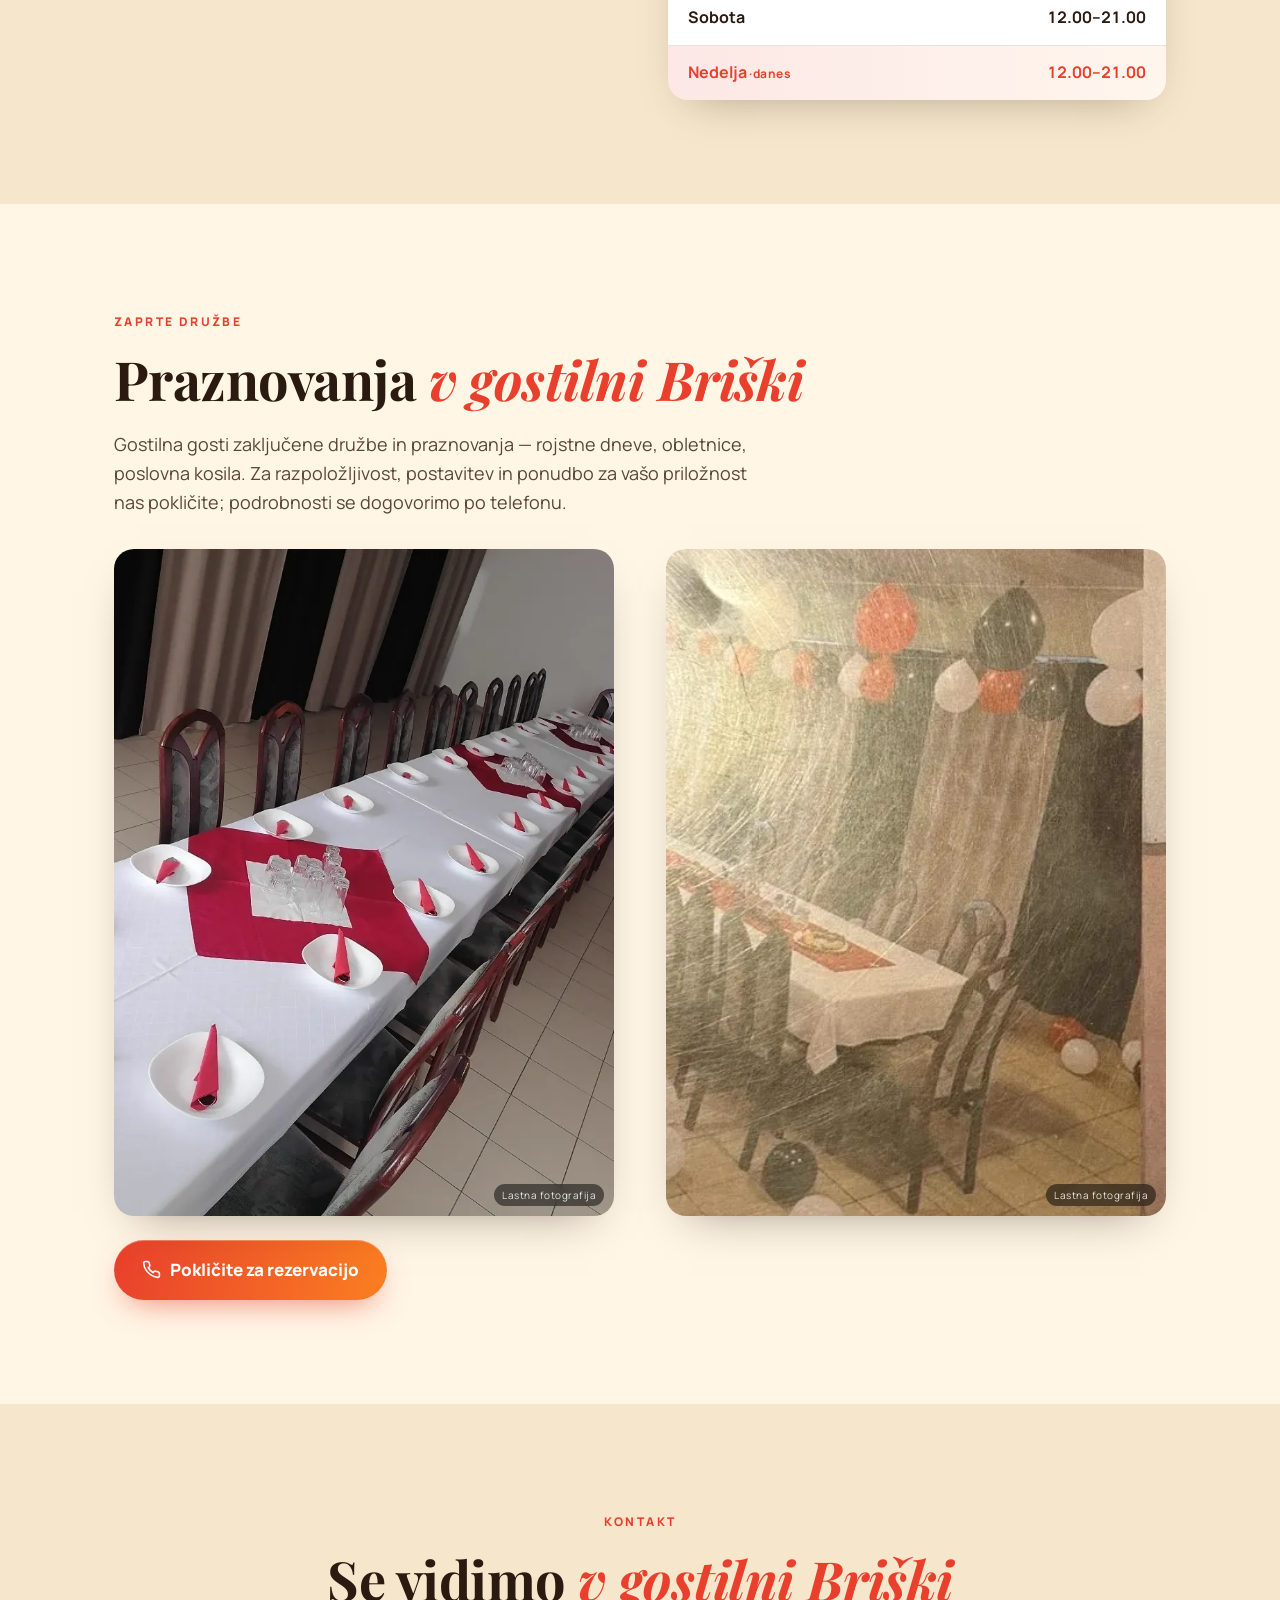
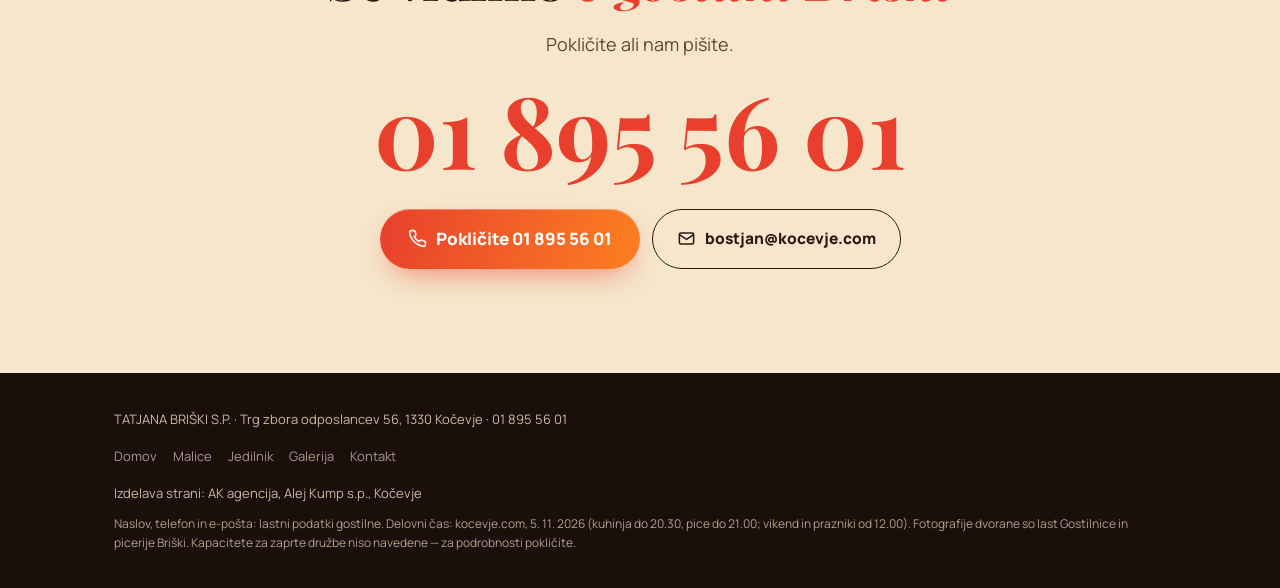
==== commit 7061569d: "Naslov: Briški namesto Pri Briških (želja naročnika) Co-Authored-By: Claude Opus 5.5 <noreply@anthro" ====
--- a/kontakt.html
+++ b/kontakt.html
@@ -129,7 +129,7 @@
 <section id="praznovanja">
   <div class="wrap">
     <div class="eyebrow rv">Zaprte družbe</div>
-    <h2 class="rv d1">Praznovanja <em>pri Briških</em></h2>
+    <h2 class="rv d1">Praznovanja <em>v gostilni Briški</em></h2>
     <p class="lead rv d2">Gostilna gosti zaključene družbe in praznovanja &mdash; rojstne dneve, obletnice, poslovna kosila. Za razpoložljivost, postavitev in ponudbo za vašo priložnost nas pokličite; podrobnosti se dogovorimo po telefonu.</p>
     <div class="party-band" style="margin-top:32px">
       <div style="position:relative" class="rv">
@@ -150,7 +150,7 @@
 <section class="contact" style="text-align:center;position:relative;overflow:hidden;background:var(--cream2)">
   <div class="wrap">
     <div class="eyebrow rv">Kontakt</div>
-    <h2 class="rv d1">Se vidimo <em>pri Briških</em></h2>
+    <h2 class="rv d1">Se vidimo <em>v gostilni Briški</em></h2>
     <p class="lead rv d2" style="margin:0 auto">Pokličite ali nam pišite.</p>
     <a class="rv d2" style="display:inline-block;font-family:var(--head);font-weight:700;font-size:clamp(40px,12vw,100px);white-space:nowrap;line-height:1;margin:20px 0 6px;color:var(--tomato)" href="tel:+38618955601">01 895 56 01</a>
     <div class="cta-row rv d3" style="justify-content:center">
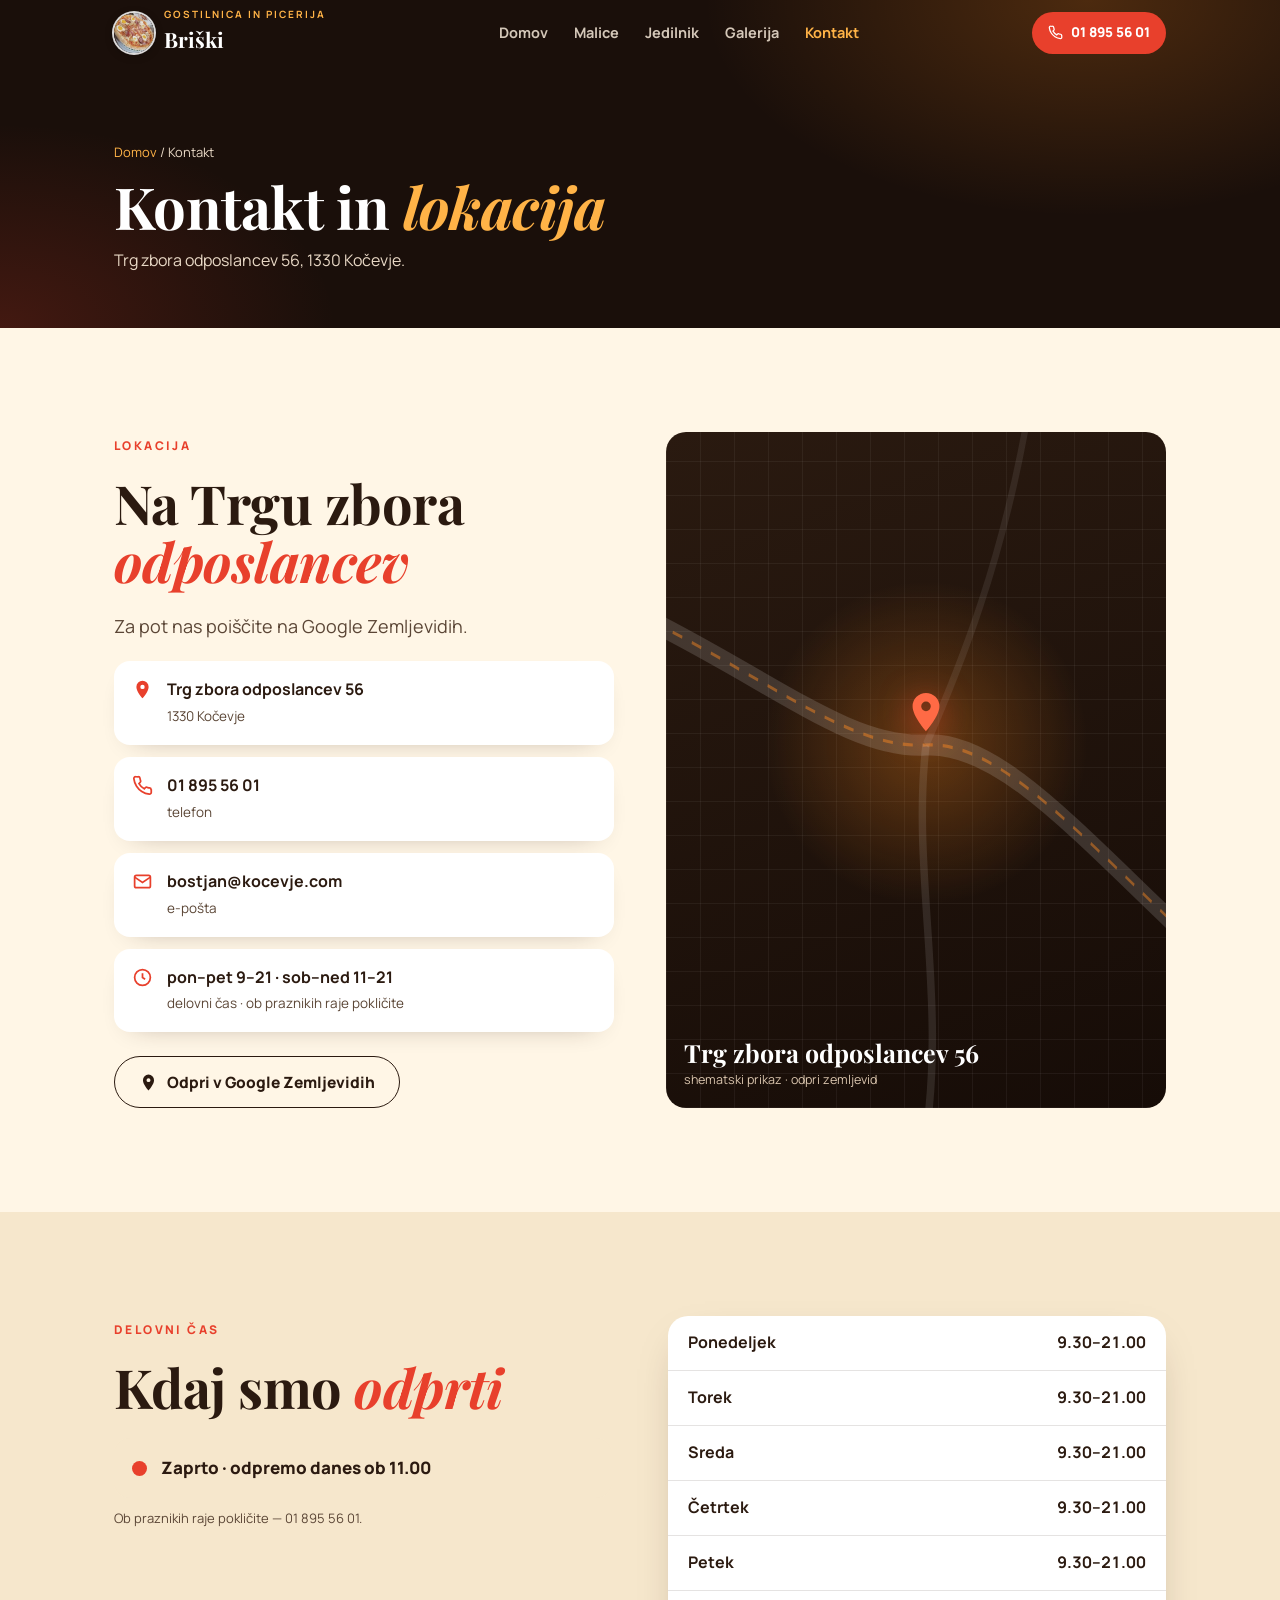
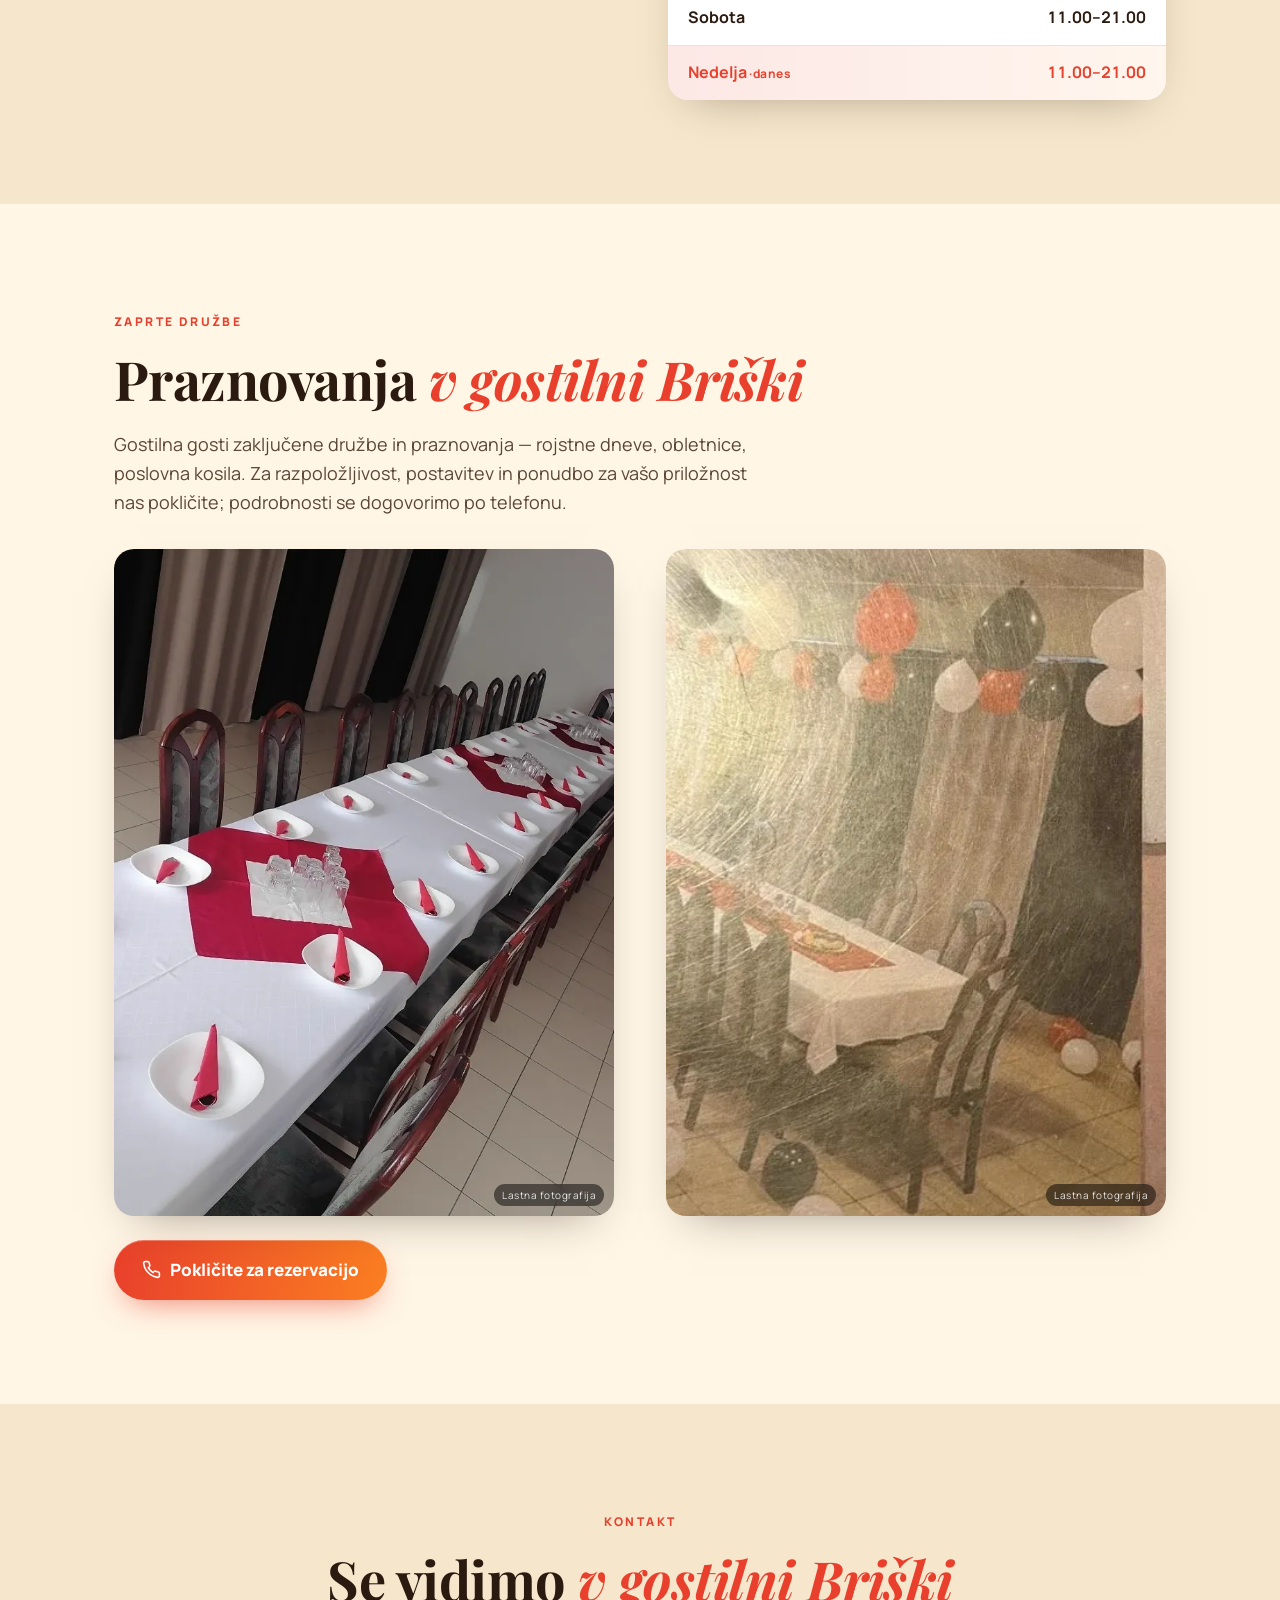
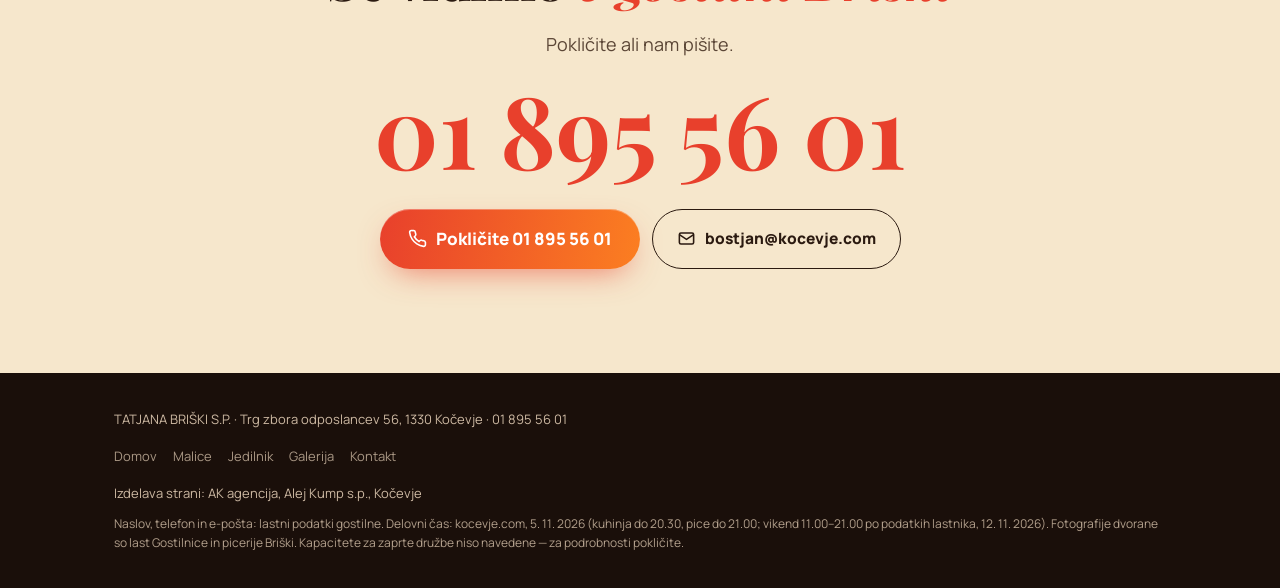
==== commit 0e73ee58: "Delovni čas: sobota in nedelja 11.00–21.00 (lastnik) Co-Authored-By: Claude Opus 5.5 <noreply@anthro" ====
--- a/kontakt.html
+++ b/kontakt.html
@@ -120,8 +120,8 @@
       <li data-d="3"><span>Sreda</span><span>9.30&ndash;21.00</span></li>
       <li data-d="4"><span>Četrtek</span><span>9.30&ndash;21.00</span></li>
       <li data-d="5"><span>Petek</span><span>9.30&ndash;21.00</span></li>
-      <li data-d="6"><span>Sobota</span><span>12.00&ndash;21.00</span></li>
-      <li data-d="0"><span>Nedelja</span><span>12.00&ndash;21.00</span></li>
+      <li data-d="6"><span>Sobota</span><span>11.00&ndash;21.00</span></li>
+      <li data-d="0"><span>Nedelja</span><span>11.00&ndash;21.00</span></li>
     </ul>
   </div>
 </section>
@@ -168,7 +168,7 @@
       <a href="index.html">Domov</a><a href="malice.html">Malice</a><a href="jedilnik.html">Jedilnik</a><a href="galerija.html">Galerija</a><a href="kontakt.html">Kontakt</a>
     </nav>
     <span>Izdelava strani: AK agencija, Alej Kump s.p., Kočevje</span>
-    <span class="disc">Naslov, telefon in e-pošta: lastni podatki gostilne. Delovni čas: kocevje.com, 5. 11. 2026 (kuhinja do 20.30, pice do 21.00; vikend in prazniki od 12.00). Fotografije dvorane so last Gostilnice in picerije Briški. Kapacitete za zaprte družbe niso navedene &mdash; za podrobnosti pokličite.</span>
+    <span class="disc">Naslov, telefon in e-pošta: lastni podatki gostilne. Delovni čas: kocevje.com, 5. 11. 2026 (kuhinja do 20.30, pice do 21.00; vikend 11.00&ndash;21.00 po podatkih lastnika, 12. 11. 2026). Fotografije dvorane so last Gostilnice in picerije Briški. Kapacitete za zaprte družbe niso navedene &mdash; za podrobnosti pokličite.</span>
   </div>
 </footer>
 
